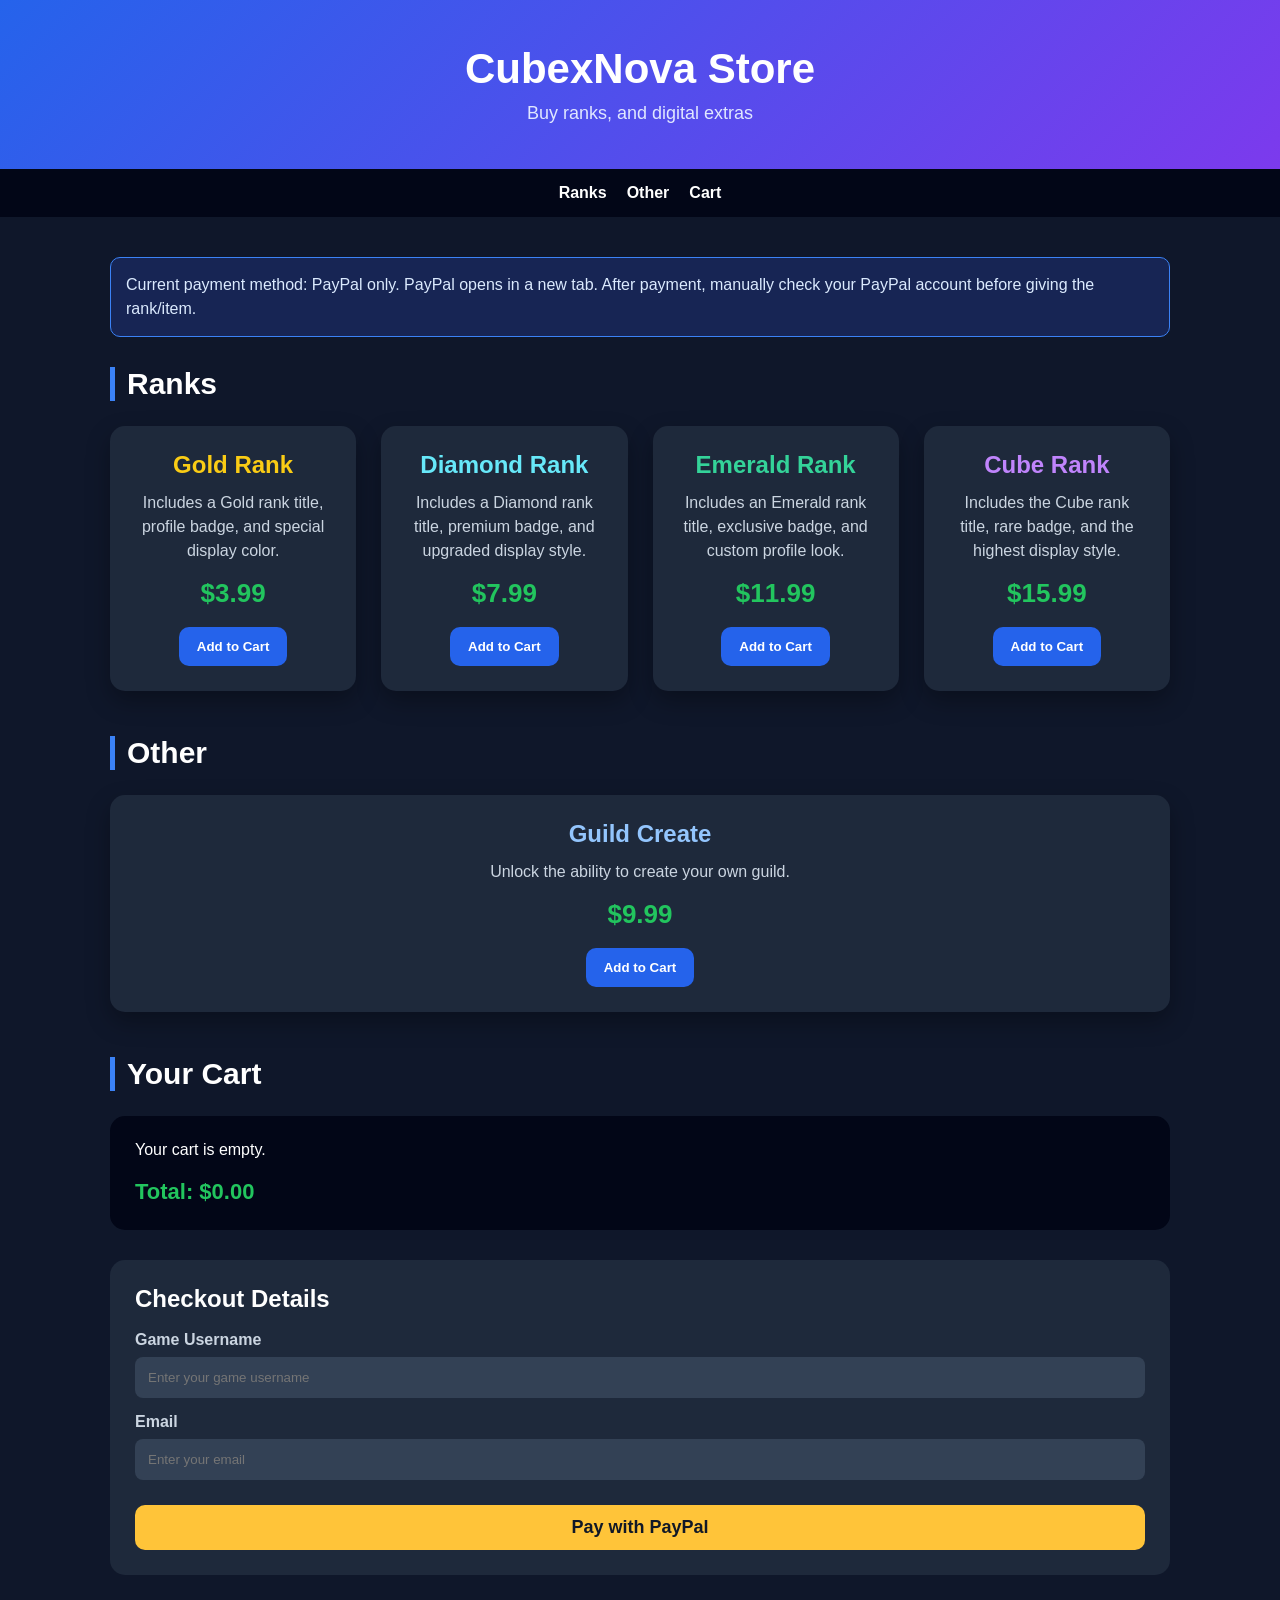
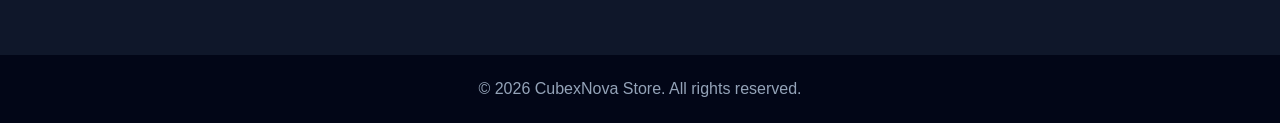
==== index.html @ bb6f59cc "Add files via upload" ====
<!DOCTYPE html>
<html lang="en">
<head>
  <meta charset="UTF-8" />
  <meta name="viewport" content="width=device-width, initial-scale=1.0" />
  <title>CubexNova Store</title>

  <style>
    * {
      box-sizing: border-box;
      margin: 0;
      padding: 0;
      font-family: Arial, sans-serif;
    }

    body {
      background: #0f172a;
      color: white;
    }

    header {
      background: linear-gradient(135deg, #2563eb, #7c3aed);
      padding: 45px 20px;
      text-align: center;
    }

    header h1 {
      font-size: 42px;
      margin-bottom: 10px;
    }

    header p {
      color: #e0e7ff;
      font-size: 18px;
    }

    nav {
      background: #020617;
      padding: 15px 20px;
      display: flex;
      justify-content: center;
      gap: 20px;
      position: sticky;
      top: 0;
      z-index: 10;
    }

    nav a {
      color: white;
      text-decoration: none;
      font-weight: bold;
    }

    nav a:hover {
      color: #60a5fa;
    }

    .container {
      max-width: 1100px;
      margin: auto;
      padding: 40px 20px;
    }

    .notice {
      background: #172554;
      border: 1px solid #3b82f6;
      padding: 15px;
      border-radius: 10px;
      margin-bottom: 30px;
      color: #dbeafe;
      line-height: 1.5;
    }

    .section-title {
      font-size: 30px;
      margin-bottom: 25px;
      border-left: 5px solid #3b82f6;
      padding-left: 12px;
    }

    .products {
      display: grid;
      grid-template-columns: repeat(auto-fit, minmax(240px, 1fr));
      gap: 25px;
      margin-bottom: 45px;
    }

    .card {
      background: #1e293b;
      border-radius: 15px;
      padding: 25px;
      text-align: center;
      box-shadow: 0 10px 25px rgba(0,0,0,0.3);
      transition: 0.2s;
    }

    .card:hover {
      transform: translateY(-5px);
      background: #273449;
    }

    .card h3 {
      font-size: 24px;
      margin-bottom: 12px;
      color: #93c5fd;
    }

    .card p {
      color: #cbd5e1;
      margin-bottom: 15px;
      line-height: 1.5;
    }

    .gold h3 {
      color: #facc15;
    }

    .diamond h3 {
      color: #67e8f9;
    }

    .emerald h3 {
      color: #34d399;
    }

    .cube h3 {
      color: #c084fc;
    }

    .price {
      font-size: 26px;
      font-weight: bold;
      color: #22c55e;
      margin-bottom: 18px;
    }

    button {
      background: #2563eb;
      color: white;
      border: none;
      padding: 12px 18px;
      border-radius: 10px;
      cursor: pointer;
      font-weight: bold;
      transition: 0.2s;
    }

    button:hover {
      background: #1d4ed8;
    }

    .cart {
      background: #020617;
      border-radius: 15px;
      padding: 25px;
      margin-top: 20px;
    }

    .cart-item {
      display: flex;
      justify-content: space-between;
      align-items: center;
      border-bottom: 1px solid #334155;
      padding: 12px 0;
      gap: 10px;
    }

    .cart-total {
      font-size: 22px;
      font-weight: bold;
      margin-top: 20px;
      color: #22c55e;
    }

    .remove {
      background: #ef4444;
      padding: 7px 10px;
      border-radius: 7px;
    }

    .remove:hover {
      background: #dc2626;
    }

    .checkout-box {
      margin-top: 30px;
      background: #1e293b;
      padding: 25px;
      border-radius: 15px;
    }

    input {
      width: 100%;
      padding: 13px;
      border-radius: 8px;
      border: none;
      margin: 8px 0 15px;
      background: #334155;
      color: white;
      outline: none;
    }

    label {
      color: #cbd5e1;
      font-weight: bold;
    }

    .pay-paypal {
      width: 100%;
      background: #ffc439;
      color: #111827;
      font-size: 18px;
      margin-top: 10px;
    }

    .pay-paypal:hover {
      background: #fbbf24;
    }

    footer {
      text-align: center;
      padding: 25px;
      background: #020617;
      color: #94a3b8;
      margin-top: 40px;
    }
  </style>
</head>

<body>

  <header>
    <h1>CubexNova Store</h1>
    <p>Buy ranks, and digital extras</p>
  </header>

  <nav>
    <a href="#ranks">Ranks</a>
    <a href="#other">Other</a>
    <a href="#cart">Cart</a>
  </nav>

  <div class="container">

    <div class="notice">
      Current payment method: PayPal only. PayPal opens in a new tab.
      After payment, manually check your PayPal account before giving the rank/item.
    </div>

    <section id="ranks">
      <h2 class="section-title">Ranks</h2>

      <div class="products">
        <div class="card gold">
          <h3>Gold Rank</h3>
          <p>Includes a Gold rank title, profile badge, and special display color.</p>
          <div class="price">$3.99</div>
          <button onclick="addToCart('Gold Rank', 3.99)">Add to Cart</button>
        </div>

        <div class="card diamond">
          <h3>Diamond Rank</h3>
          <p>Includes a Diamond rank title, premium badge, and upgraded display style.</p>
          <div class="price">$7.99</div>
          <button onclick="addToCart('Diamond Rank', 7.99)">Add to Cart</button>
        </div>

        <div class="card emerald">
          <h3>Emerald Rank</h3>
          <p>Includes an Emerald rank title, exclusive badge, and custom profile look.</p>
          <div class="price">$11.99</div>
          <button onclick="addToCart('Emerald Rank', 11.99)">Add to Cart</button>
        </div>

        <div class="card cube">
          <h3>Cube Rank</h3>
          <p>Includes the Cube rank title, rare badge, and the highest display style.</p>
          <div class="price">$15.99</div>
          <button onclick="addToCart('Cube Rank', 15.99)">Add to Cart</button>
        </div>
      </div>
    </section>

    <section id="other">
      <h2 class="section-title">Other</h2>

      <div class="products">
        <div class="card">
          <h3>Guild Create</h3>
          <p>Unlock the ability to create your own guild.</p>
          <div class="price">$9.99</div>
          <button onclick="addToCart('Guild Create', 9.99)">Add to Cart</button>
        </div>
      </div>
    </section>

    <section id="cart">
      <h2 class="section-title">Your Cart</h2>

      <div class="cart">
        <div id="cartItems"></div>
        <div class="cart-total">Total: $<span id="cartTotal">0.00</span></div>
      </div>

      <div class="checkout-box">
        <h2>Checkout Details</h2>
        <br>

        <label>Game Username</label>
        <input type="text" id="username" placeholder="Enter your game username">

        <label>Email</label>
        <input type="email" id="email" placeholder="Enter your email">

        <button class="pay-paypal" onclick="checkoutPayPal()">
          Pay with PayPal
        </button>
      </div>
    </section>

  </div>

  <footer>
    © 2026 CubexNova Store. All rights reserved.
  </footer>

  <script>
    let cart = [];

    const PAYPAL_BASE_LINK = "https://www.paypal.com/paypalme/MohammedAlshboul689";

    function addToCart(name, price) {
      cart.push({ name, price });
      updateCart();
    }

    function removeFromCart(index) {
      cart.splice(index, 1);
      updateCart();
    }

    function updateCart() {
      const cartItems = document.getElementById("cartItems");
      const cartTotal = document.getElementById("cartTotal");

      cartItems.innerHTML = "";

      let total = 0;

      if (cart.length === 0) {
        cartItems.innerHTML = "<p>Your cart is empty.</p>";
      }

      cart.forEach((item, index) => {
        total += item.price;

        cartItems.innerHTML += `
          <div class="cart-item">
            <span>${item.name} - $${item.price.toFixed(2)}</span>
            <button class="remove" onclick="removeFromCart(${index})">Remove</button>
          </div>
        `;
      });

      cartTotal.textContent = total.toFixed(2);
    }

    function validateCheckout() {
      const username = document.getElementById("username").value.trim();
      const email = document.getElementById("email").value.trim();

      if (cart.length === 0) {
        alert("Your cart is empty.");
        return false;
      }

      if (!username || !email) {
        alert("Please enter your game username and email.");
        return false;
      }

      return true;
    }

    function getOrderSummary() {
      const username = document.getElementById("username").value.trim();
      const email = document.getElementById("email").value.trim();
      const total = cart.reduce((sum, item) => sum + item.price, 0);
      const products = cart.map(item => item.name).join(", ");

      return {
        username,
        email,
        total: total.toFixed(2),
        products
      };
    }

    function checkoutPayPal() {
      if (!validateCheckout()) return;

      const order = getOrderSummary();

      const paypalUrl = PAYPAL_BASE_LINK + "/" + order.total;

      /*
        PayPal refuses to load inside some previews/iframes.
        Opening in a new tab fixes the "refused to connect" error.
      */
      window.open(paypalUrl, "_blank", "noopener,noreferrer");

      alert(
        "PayPal opened in a new tab.\n\n" +
        "Username: " + order.username + "\n" +
        "Email: " + order.email + "\n" +
        "Products: " + order.products + "\n" +
        "Total: $" + order.total + "\n\n" +
        "After paying, include your username in the PayPal note if possible."
      );
    }

    updateCart();
  </script>

</body>
</html>
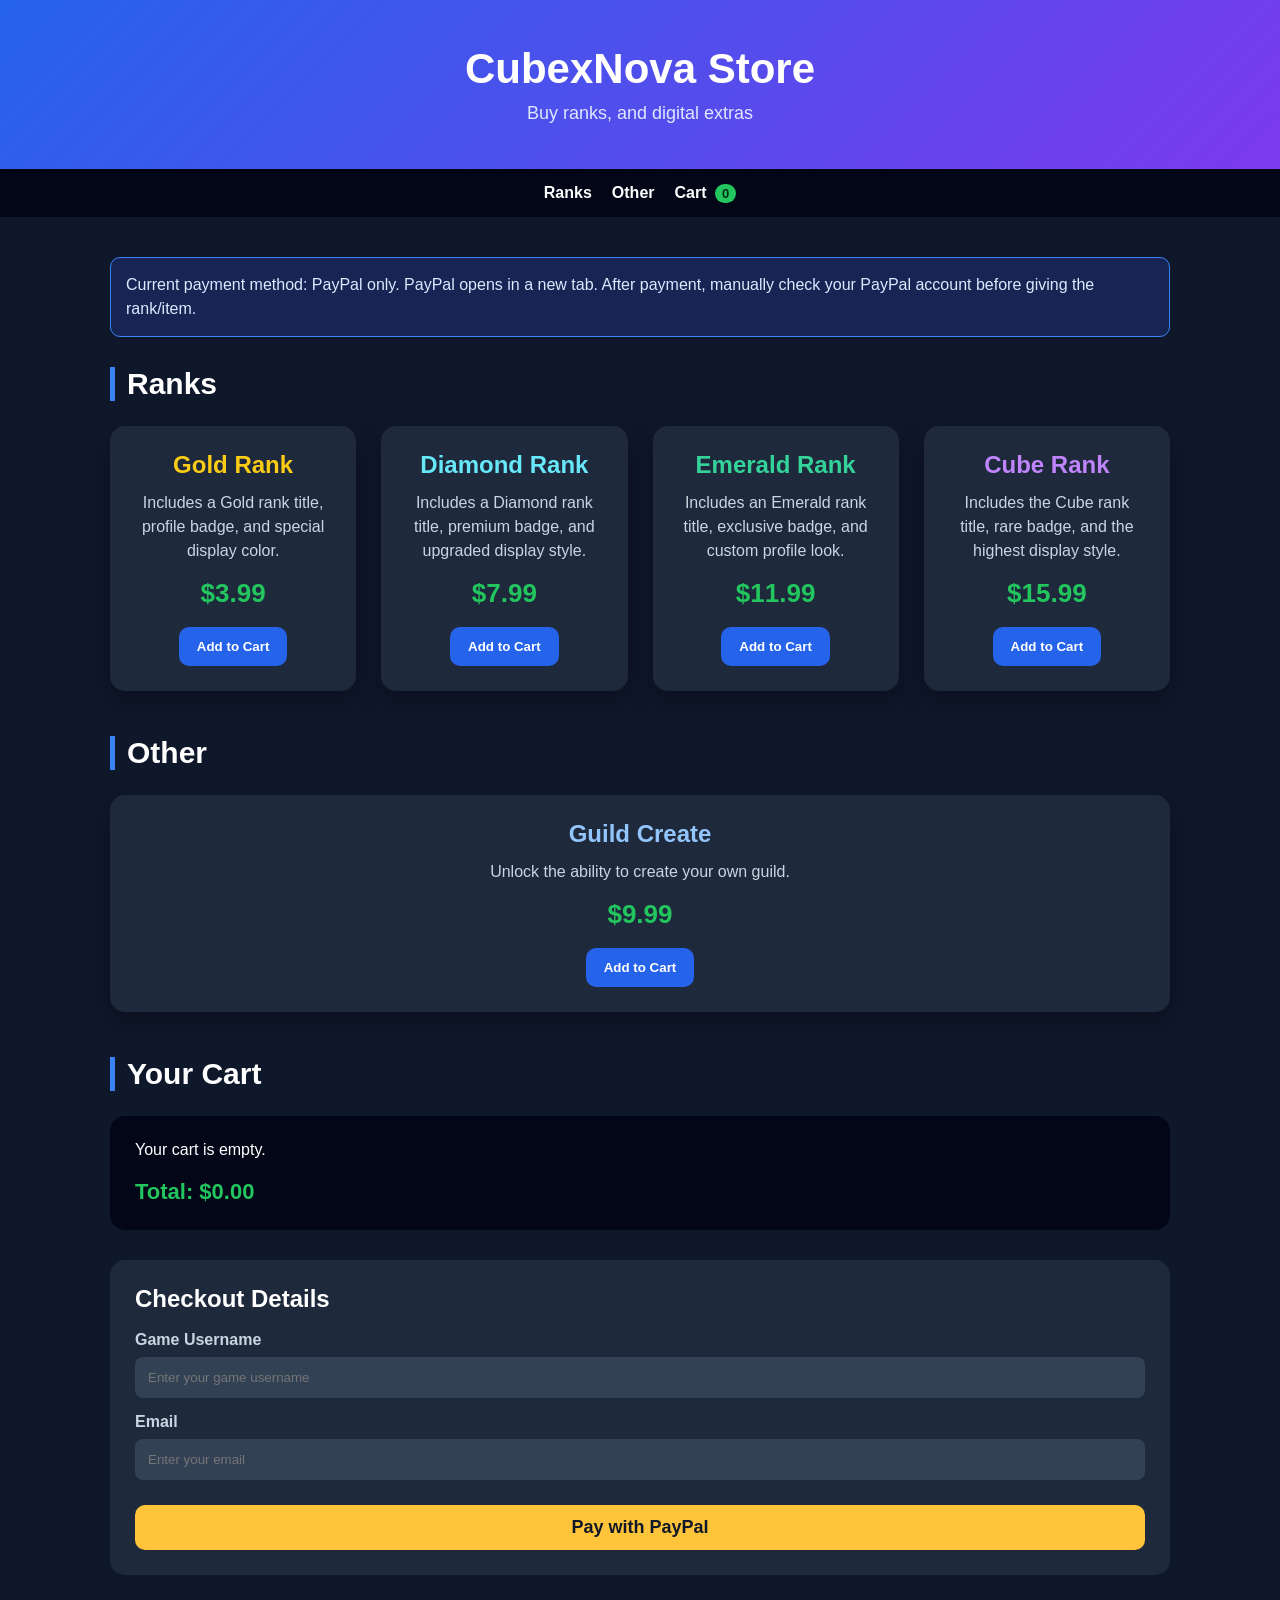
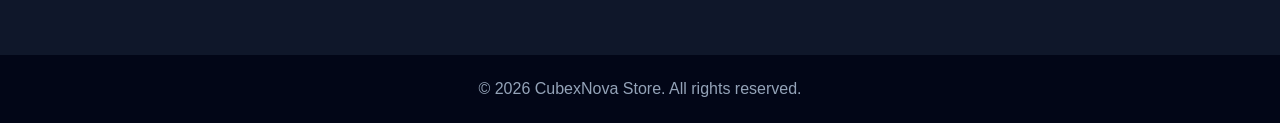
==== commit 85b1911f: "Update index.html" ====
--- a/index.html
+++ b/index.html
@@ -55,6 +55,15 @@
       color: #60a5fa;
     }
 
+    .cart-count {
+      background: #22c55e;
+      color: #052e16;
+      padding: 2px 7px;
+      border-radius: 999px;
+      font-size: 13px;
+      margin-left: 4px;
+    }
+
     .container {
       max-width: 1100px;
       margin: auto;
@@ -149,11 +158,22 @@
       background: #1d4ed8;
     }
 
+    .added-btn {
+      background: #22c55e !important;
+      color: #052e16 !important;
+    }
+
     .cart {
       background: #020617;
       border-radius: 15px;
       padding: 25px;
       margin-top: 20px;
+      transition: 0.3s;
+    }
+
+    .cart.cart-flash {
+      box-shadow: 0 0 25px rgba(34, 197, 94, 0.6);
+      border: 1px solid #22c55e;
     }
 
     .cart-item {
@@ -217,6 +237,28 @@
       background: #fbbf24;
     }
 
+    .toast {
+      position: fixed;
+      top: 85px;
+      right: 20px;
+      background: #22c55e;
+      color: #052e16;
+      padding: 15px 20px;
+      border-radius: 12px;
+      font-weight: bold;
+      box-shadow: 0 10px 25px rgba(0,0,0,0.35);
+      opacity: 0;
+      transform: translateX(120%);
+      transition: 0.3s;
+      z-index: 999;
+      max-width: 300px;
+    }
+
+    .toast.show {
+      opacity: 1;
+      transform: translateX(0);
+    }
+
     footer {
       text-align: center;
       padding: 25px;
@@ -224,10 +266,29 @@
       color: #94a3b8;
       margin-top: 40px;
     }
+
+    @media (max-width: 600px) {
+      header h1 {
+        font-size: 32px;
+      }
+
+      nav {
+        gap: 12px;
+        font-size: 14px;
+      }
+
+      .toast {
+        right: 10px;
+        left: 10px;
+        max-width: none;
+      }
+    }
   </style>
 </head>
 
 <body>
+
+  <div class="toast" id="toast">Item added to cart</div>
 
   <header>
     <h1>CubexNova Store</h1>
@@ -237,7 +298,7 @@
   <nav>
     <a href="#ranks">Ranks</a>
     <a href="#other">Other</a>
-    <a href="#cart">Cart</a>
+    <a href="#cart">Cart <span class="cart-count" id="cartCount">0</span></a>
   </nav>
 
   <div class="container">
@@ -255,28 +316,28 @@
           <h3>Gold Rank</h3>
           <p>Includes a Gold rank title, profile badge, and special display color.</p>
           <div class="price">$3.99</div>
-          <button onclick="addToCart('Gold Rank', 3.99)">Add to Cart</button>
+          <button onclick="addToCart('Gold Rank', 3.99, this)">Add to Cart</button>
         </div>
 
         <div class="card diamond">
           <h3>Diamond Rank</h3>
           <p>Includes a Diamond rank title, premium badge, and upgraded display style.</p>
           <div class="price">$7.99</div>
-          <button onclick="addToCart('Diamond Rank', 7.99)">Add to Cart</button>
+          <button onclick="addToCart('Diamond Rank', 7.99, this)">Add to Cart</button>
         </div>
 
         <div class="card emerald">
           <h3>Emerald Rank</h3>
           <p>Includes an Emerald rank title, exclusive badge, and custom profile look.</p>
           <div class="price">$11.99</div>
-          <button onclick="addToCart('Emerald Rank', 11.99)">Add to Cart</button>
+          <button onclick="addToCart('Emerald Rank', 11.99, this)">Add to Cart</button>
         </div>
 
         <div class="card cube">
           <h3>Cube Rank</h3>
           <p>Includes the Cube rank title, rare badge, and the highest display style.</p>
           <div class="price">$15.99</div>
-          <button onclick="addToCart('Cube Rank', 15.99)">Add to Cart</button>
+          <button onclick="addToCart('Cube Rank', 15.99, this)">Add to Cart</button>
         </div>
       </div>
     </section>
@@ -289,7 +350,7 @@
           <h3>Guild Create</h3>
           <p>Unlock the ability to create your own guild.</p>
           <div class="price">$9.99</div>
-          <button onclick="addToCart('Guild Create', 9.99)">Add to Cart</button>
+          <button onclick="addToCart('Guild Create', 9.99, this)">Add to Cart</button>
         </div>
       </div>
     </section>
@@ -297,7 +358,7 @@
     <section id="cart">
       <h2 class="section-title">Your Cart</h2>
 
-      <div class="cart">
+      <div class="cart" id="cartBox">
         <div id="cartItems"></div>
         <div class="cart-total">Total: $<span id="cartTotal">0.00</span></div>
       </div>
@@ -326,26 +387,68 @@
 
   <script>
     let cart = [];
+    let toastTimer;
 
     const PAYPAL_BASE_LINK = "https://www.paypal.com/paypalme/MohammedAlshboul689";
 
-    function addToCart(name, price) {
+    function addToCart(name, price, button) {
       cart.push({ name, price });
       updateCart();
+      showAddedFeedback(name, button);
+    }
+
+    function showAddedFeedback(name, button) {
+      showToast(name + " added to cart");
+
+      if (button) {
+        const originalText = button.textContent;
+        button.textContent = "Added!";
+        button.classList.add("added-btn");
+
+        setTimeout(() => {
+          button.textContent = originalText;
+          button.classList.remove("added-btn");
+        }, 1200);
+      }
+
+      const cartBox = document.getElementById("cartBox");
+      cartBox.classList.add("cart-flash");
+
+      setTimeout(() => {
+        cartBox.classList.remove("cart-flash");
+      }, 800);
+    }
+
+    function showToast(message) {
+      const toast = document.getElementById("toast");
+
+      toast.textContent = message;
+      toast.classList.add("show");
+
+      clearTimeout(toastTimer);
+
+      toastTimer = setTimeout(() => {
+        toast.classList.remove("show");
+      }, 2200);
     }
 
     function removeFromCart(index) {
+      const removedItem = cart[index].name;
       cart.splice(index, 1);
       updateCart();
+      showToast(removedItem + " removed from cart");
     }
 
     function updateCart() {
       const cartItems = document.getElementById("cartItems");
       const cartTotal = document.getElementById("cartTotal");
+      const cartCount = document.getElementById("cartCount");
 
       cartItems.innerHTML = "";
 
       let total = 0;
+
+      cartCount.textContent = cart.length;
 
       if (cart.length === 0) {
         cartItems.innerHTML = "<p>Your cart is empty.</p>";
@@ -400,13 +503,8 @@
       if (!validateCheckout()) return;
 
       const order = getOrderSummary();
-
       const paypalUrl = PAYPAL_BASE_LINK + "/" + order.total;
 
-      /*
-        PayPal refuses to load inside some previews/iframes.
-        Opening in a new tab fixes the "refused to connect" error.
-      */
       window.open(paypalUrl, "_blank", "noopener,noreferrer");
 
       alert(
@@ -423,4 +521,4 @@
   </script>
 
 </body>
-</html>+</html>
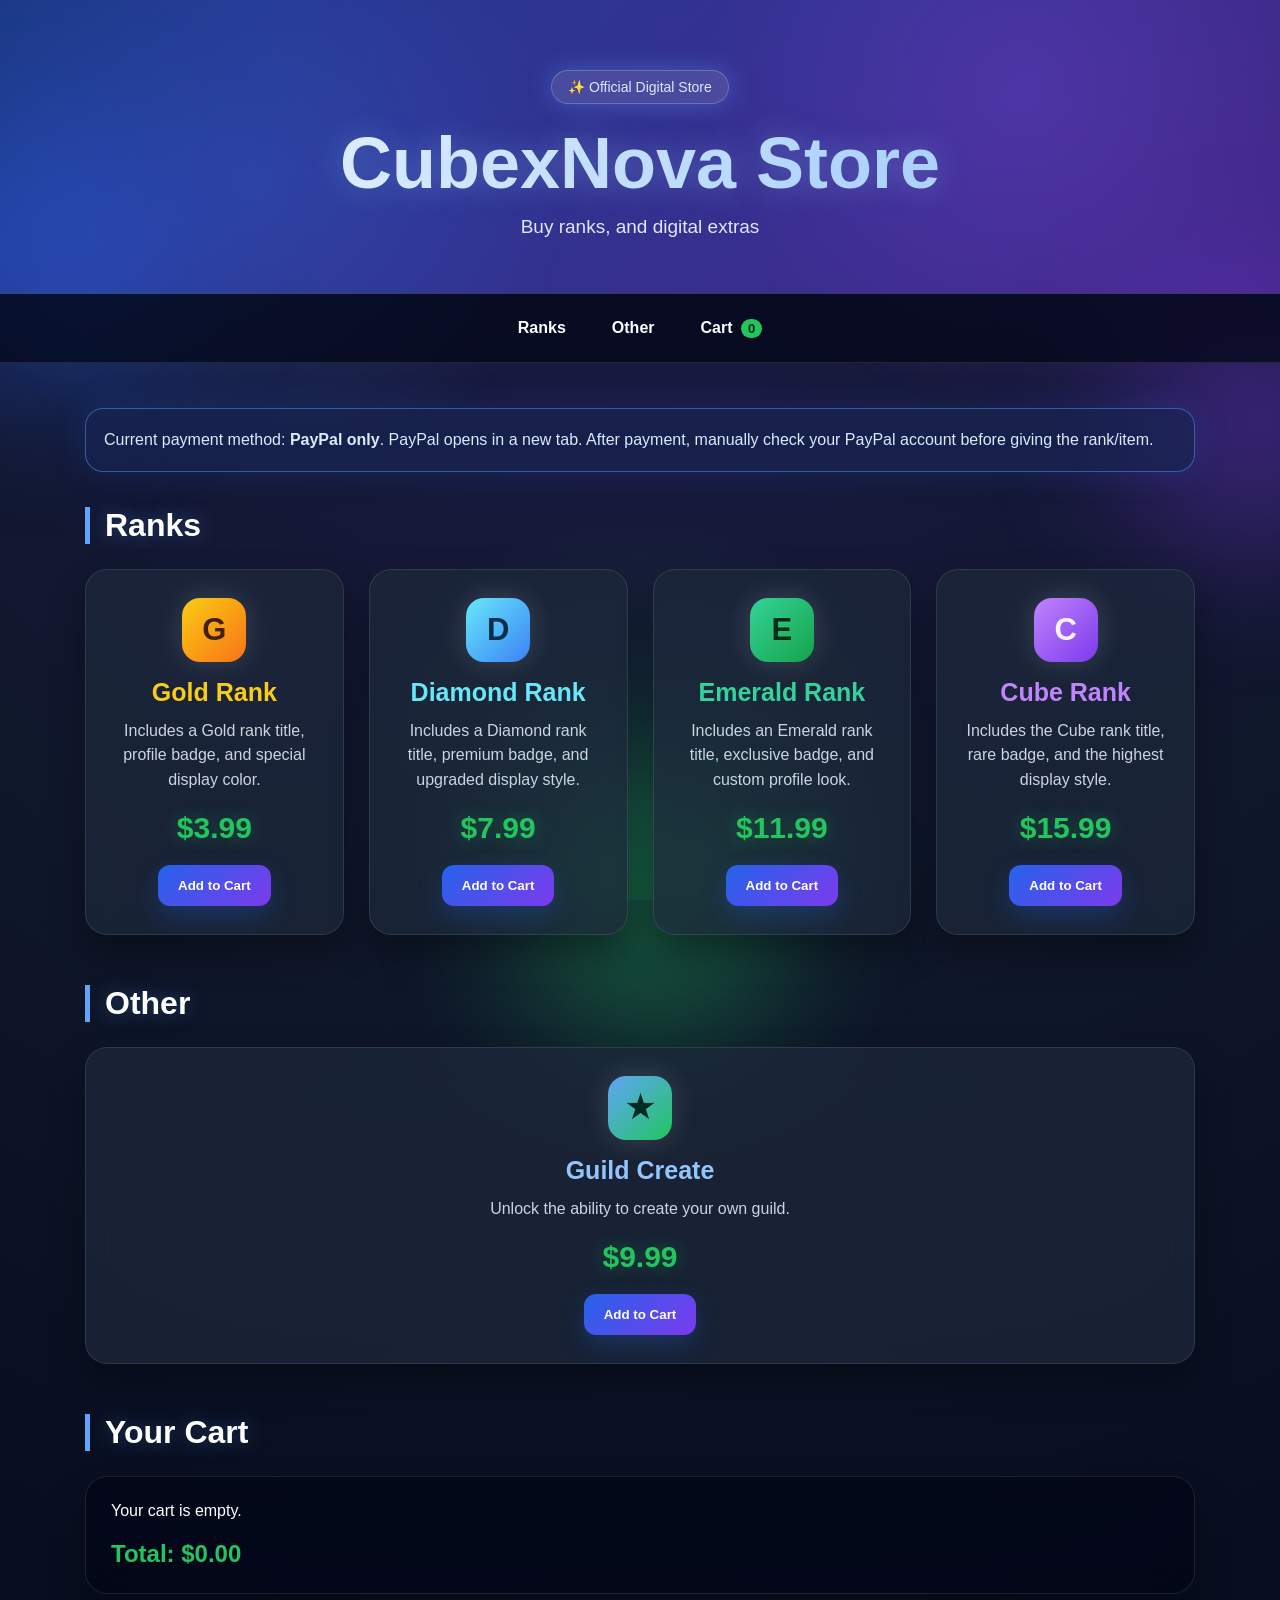
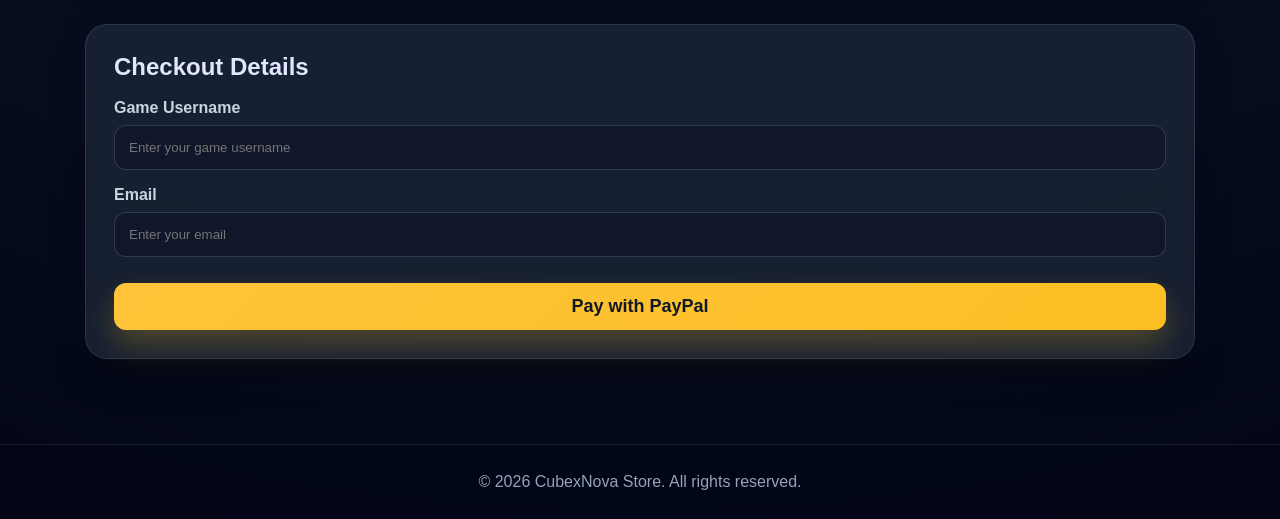
==== commit 4b4172d5: "Update store design Updated styles for various elements, enhanced animations, and improved layout re" ====
--- a/index.html
+++ b/index.html
@@ -10,36 +10,158 @@
       box-sizing: border-box;
       margin: 0;
       padding: 0;
-      font-family: Arial, sans-serif;
+      font-family: Arial, Helvetica, sans-serif;
+    }
+
+    html {
+      scroll-behavior: smooth;
     }
 
     body {
-      background: #0f172a;
+      min-height: 100vh;
+      background: radial-gradient(circle at top, #1e1b4b 0%, #0f172a 45%, #020617 100%);
       color: white;
+      overflow-x: hidden;
+    }
+
+    body::before {
+      content: "";
+      position: fixed;
+      inset: 0;
+      background-image:
+        radial-gradient white 1px, transparent 1px),
+        radial-gradient white 1px, transparent 1px);
+      background-size: 70px 70px, 120px 120px;
+      background-position: 0 0, 35px 35px;
+      opacity: 0.18;
+      animation: starsMove 45s linear infinite;
+      pointer-events: none;
+      z-index: -3;
+    }
+
+    body::after {
+      content: "";
+      position: fixed;
+      inset: 0;
+      background:
+        radial-gradient(circle at 20% 20%, rgba(59, 130, 246, 0.25), transparent 25%),
+        radial-gradient(circle at 80% 10%, rgba(168, 85, 247, 0.25), transparent 25%),
+        radial-gradient(circle at 50% 90%, rgba(34, 197, 94, 0.15), transparent 30%);
+      pointer-events: none;
+      z-index: -2;
+    }
+
+    @keyframes starsMove {
+      from {
+        background-position: 0 0, 35px 35px;
+      }
+      to {
+        background-position: 900px 900px, 1200px 1200px;
+      }
+    }
+
+    .glow-orb {
+      position: fixed;
+      width: 280px;
+      height: 280px;
+      border-radius: 50%;
+      filter: blur(70px);
+      opacity: 0.35;
+      z-index: -1;
+      animation: floatOrb 8s ease-in-out infinite alternate;
+    }
+
+    .orb-1 {
+      background: #2563eb;
+      top: 120px;
+      left: -100px;
+    }
+
+    .orb-2 {
+      background: #7c3aed;
+      right: -120px;
+      top: 280px;
+      animation-delay: 1.5s;
+    }
+
+    .orb-3 {
+      background: #22c55e;
+      left: 40%;
+      bottom: -150px;
+      animation-delay: 3s;
+    }
+
+    @keyframes floatOrb {
+      from {
+        transform: translateY(0) scale(1);
+      }
+      to {
+        transform: translateY(-50px) scale(1.15);
+      }
     }
 
     header {
-      background: linear-gradient(135deg, #2563eb, #7c3aed);
-      padding: 45px 20px;
+      position: relative;
+      padding: 70px 20px 55px;
       text-align: center;
+      overflow: hidden;
+      border-bottom: 1px solid rgba(255,255,255,0.12);
+    }
+
+    header::before {
+      content: "";
+      position: absolute;
+      inset: 0;
+      background: linear-gradient(135deg, rgba(37, 99, 235, 0.45), rgba(124, 58, 237, 0.45));
+      z-index: -1;
+    }
+
+    .logo-badge {
+      display: inline-block;
+      background: rgba(255,255,255,0.12);
+      border: 1px solid rgba(255,255,255,0.2);
+      padding: 8px 16px;
+      border-radius: 999px;
+      color: #dbeafe;
+      font-size: 14px;
+      margin-bottom: 18px;
+      backdrop-filter: blur(12px);
+      box-shadow: 0 0 25px rgba(96, 165, 250, 0.35);
     }
 
     header h1 {
-      font-size: 42px;
-      margin-bottom: 10px;
+      font-size: clamp(38px, 6vw, 72px);
+      margin-bottom: 12px;
+      background: linear-gradient(90deg, #ffffff, #93c5fd, #c084fc, #ffffff);
+      background-size: 300%;
+      -webkit-background-clip: text;
+      -webkit-text-fill-color: transparent;
+      animation: titleShine 5s linear infinite;
+      text-shadow: 0 0 30px rgba(147, 197, 253, 0.35);
+    }
+
+    @keyframes titleShine {
+      from {
+        background-position: 0%;
+      }
+      to {
+        background-position: 300%;
+      }
     }
 
     header p {
       color: #e0e7ff;
-      font-size: 18px;
+      font-size: 19px;
     }
 
     nav {
-      background: #020617;
+      background: rgba(2, 6, 23, 0.72);
+      backdrop-filter: blur(18px);
+      border-bottom: 1px solid rgba(255,255,255,0.1);
       padding: 15px 20px;
       display: flex;
       justify-content: center;
-      gap: 20px;
+      gap: 18px;
       position: sticky;
       top: 0;
       z-index: 10;
@@ -49,10 +171,16 @@
       color: white;
       text-decoration: none;
       font-weight: bold;
+      padding: 10px 14px;
+      border-radius: 999px;
+      transition: 0.45s ease;
     }
 
     nav a:hover {
-      color: #60a5fa;
+      color: #bfdbfe;
+      background: rgba(59, 130, 246, 0.18);
+      box-shadow: 0 0 20px rgba(59, 130, 246, 0.3);
+      transform: translateY(-2px) scale(1.04);
     }
 
     .cart-count {
@@ -65,114 +193,218 @@
     }
 
     .container {
-      max-width: 1100px;
+      max-width: 1150px;
       margin: auto;
-      padding: 40px 20px;
+      padding: 45px 20px;
     }
 
     .notice {
-      background: #172554;
-      border: 1px solid #3b82f6;
-      padding: 15px;
-      border-radius: 10px;
-      margin-bottom: 30px;
+      background: rgba(23, 37, 84, 0.65);
+      border: 1px solid rgba(96, 165, 250, 0.45);
+      box-shadow: 0 0 35px rgba(37, 99, 235, 0.18);
+      padding: 18px;
+      border-radius: 18px;
+      margin-bottom: 35px;
       color: #dbeafe;
-      line-height: 1.5;
+      line-height: 1.6;
+      backdrop-filter: blur(14px);
     }
 
     .section-title {
-      font-size: 30px;
+      font-size: 32px;
       margin-bottom: 25px;
-      border-left: 5px solid #3b82f6;
-      padding-left: 12px;
+      padding-left: 15px;
+      border-left: 5px solid #60a5fa;
+      text-shadow: 0 0 20px rgba(96, 165, 250, 0.35);
     }
 
     .products {
       display: grid;
-      grid-template-columns: repeat(auto-fit, minmax(240px, 1fr));
+      grid-template-columns: repeat(auto-fit, minmax(245px, 1fr));
       gap: 25px;
-      margin-bottom: 45px;
+      margin-bottom: 50px;
     }
 
     .card {
-      background: #1e293b;
-      border-radius: 15px;
-      padding: 25px;
+      position: relative;
+      overflow: hidden;
+      background: rgba(30, 41, 59, 0.72);
+      border: 1px solid rgba(255,255,255,0.1);
+      border-radius: 22px;
+      padding: 28px;
       text-align: center;
-      box-shadow: 0 10px 25px rgba(0,0,0,0.3);
-      transition: 0.2s;
+      box-shadow: 0 18px 35px rgba(0,0,0,0.35);
+      transition: 0.5s ease;
+      backdrop-filter: blur(16px);
+    }
+
+    .card::before {
+      content: "";
+      position: absolute;
+      inset: -2px;
+      background: linear-gradient(120deg, transparent, rgba(255,255,255,0.22), transparent);
+      transform: translateX(-120%);
+      transition: 0.8s ease;
+    }
+
+    .card:hover::before {
+      transform: translateX(120%);
     }
 
     .card:hover {
-      transform: translateY(-5px);
-      background: #273449;
+      transform: translateY(-9px) scale(1.015);
+      border-color: rgba(147, 197, 253, 0.45);
+      box-shadow: 0 20px 45px rgba(59, 130, 246, 0.22);
+    }
+
+    .rank-icon {
+      width: 64px;
+      height: 64px;
+      margin: 0 auto 16px;
+      border-radius: 18px;
+      display: grid;
+      place-items: center;
+      font-size: 31px;
+      font-weight: bold;
+      box-shadow: 0 0 28px rgba(255,255,255,0.15);
+      animation: floatIcon 2.8s ease-in-out infinite;
+    }
+
+    @keyframes floatIcon {
+      0%, 100% {
+        transform: translateY(0);
+      }
+      50% {
+        transform: translateY(-7px);
+      }
+    }
+
+    .gold .rank-icon {
+      background: linear-gradient(135deg, #facc15, #f97316);
+      color: #422006;
+    }
+
+    .diamond .rank-icon {
+      background: linear-gradient(135deg, #67e8f9, #3b82f6);
+      color: #082f49;
+    }
+
+    .emerald .rank-icon {
+      background: linear-gradient(135deg, #34d399, #16a34a);
+      color: #052e16;
+    }
+
+    .cube .rank-icon {
+      background: linear-gradient(135deg, #c084fc, #7c3aed);
+      color: #faf5ff;
+    }
+
+    .other-icon {
+      background: linear-gradient(135deg, #60a5fa, #22c55e);
+      color: #022c22;
     }
 
     .card h3 {
-      font-size: 24px;
+      font-size: 25px;
       margin-bottom: 12px;
       color: #93c5fd;
     }
 
+    .gold h3 {
+      color: #facc15;
+    }
+
+    .diamond h3 {
+      color: #67e8f9;
+    }
+
+    .emerald h3 {
+      color: #34d399;
+    }
+
+    .cube h3 {
+      color: #c084fc;
+    }
+
     .card p {
       color: #cbd5e1;
-      margin-bottom: 15px;
-      line-height: 1.5;
-    }
-
-    .gold h3 {
-      color: #facc15;
-    }
-
-    .diamond h3 {
-      color: #67e8f9;
-    }
-
-    .emerald h3 {
-      color: #34d399;
-    }
-
-    .cube h3 {
-      color: #c084fc;
+      margin-bottom: 18px;
+      line-height: 1.55;
     }
 
     .price {
-      font-size: 26px;
+      font-size: 30px;
       font-weight: bold;
       color: #22c55e;
-      margin-bottom: 18px;
+      margin-bottom: 20px;
+      text-shadow: 0 0 18px rgba(34, 197, 94, 0.35);
     }
 
     button {
-      background: #2563eb;
+      position: relative;
+      overflow: hidden;
+      background: linear-gradient(135deg, #2563eb, #7c3aed);
       color: white;
       border: none;
-      padding: 12px 18px;
-      border-radius: 10px;
+      padding: 13px 20px;
+      border-radius: 12px;
       cursor: pointer;
       font-weight: bold;
-      transition: 0.2s;
+
+      /* Slower smooth pop out and pop in animation */
+      transition:
+        transform 0.65s cubic-bezier(0.22, 1, 0.36, 1),
+        box-shadow 0.65s ease,
+        background 0.65s ease,
+        color 0.65s ease;
+
+      box-shadow: 0 10px 25px rgba(37, 99, 235, 0.25);
+    }
+
+    button::after {
+      content: "";
+      position: absolute;
+      top: 0;
+      left: -80%;
+      width: 55%;
+      height: 100%;
+      background: linear-gradient(90deg, transparent, rgba(255,255,255,0.45), transparent);
+      transform: skewX(-20deg);
+      transition: 0.75s ease;
+    }
+
+    button:hover::after {
+      left: 125%;
     }
 
     button:hover {
-      background: #1d4ed8;
+      transform: translateY(-7px) scale(1.07);
+      box-shadow: 0 20px 42px rgba(96, 165, 250, 0.45);
+    }
+
+    button:active {
+      transform: scale(0.97);
+      transition: transform 0.15s ease;
     }
 
     .added-btn {
-      background: #22c55e !important;
+      background: linear-gradient(135deg, #22c55e, #86efac) !important;
       color: #052e16 !important;
     }
 
     .cart {
-      background: #020617;
-      border-radius: 15px;
+      background: rgba(2, 6, 23, 0.72);
+      border: 1px solid rgba(255,255,255,0.1);
+      border-radius: 22px;
       padding: 25px;
       margin-top: 20px;
       transition: 0.3s;
+      backdrop-filter: blur(16px);
+      box-shadow: 0 18px 35px rgba(0,0,0,0.28);
     }
 
     .cart.cart-flash {
-      box-shadow: 0 0 25px rgba(34, 197, 94, 0.6);
+      box-shadow: 0 0 35px rgba(34, 197, 94, 0.65);
       border: 1px solid #22c55e;
     }
 
@@ -180,44 +412,62 @@
       display: flex;
       justify-content: space-between;
       align-items: center;
-      border-bottom: 1px solid #334155;
-      padding: 12px 0;
+      border-bottom: 1px solid rgba(148, 163, 184, 0.25);
+      padding: 13px 0;
       gap: 10px;
     }
 
+    .cart-item span {
+      color: #e5e7eb;
+    }
+
     .cart-total {
-      font-size: 22px;
+      font-size: 24px;
       font-weight: bold;
       margin-top: 20px;
       color: #22c55e;
     }
 
     .remove {
-      background: #ef4444;
-      padding: 7px 10px;
-      border-radius: 7px;
+      background: linear-gradient(135deg, #ef4444, #f97316);
+      padding: 8px 11px;
+      border-radius: 9px;
+      box-shadow: none;
     }
 
     .remove:hover {
-      background: #dc2626;
+      background: linear-gradient(135deg, #dc2626, #ea580c);
     }
 
     .checkout-box {
       margin-top: 30px;
-      background: #1e293b;
-      padding: 25px;
-      border-radius: 15px;
+      background: rgba(30, 41, 59, 0.72);
+      border: 1px solid rgba(255,255,255,0.1);
+      padding: 28px;
+      border-radius: 22px;
+      backdrop-filter: blur(16px);
+      box-shadow: 0 18px 35px rgba(0,0,0,0.28);
+    }
+
+    .checkout-box h2 {
+      color: #e0e7ff;
     }
 
     input {
       width: 100%;
-      padding: 13px;
-      border-radius: 8px;
-      border: none;
-      margin: 8px 0 15px;
-      background: #334155;
+      padding: 14px;
+      border-radius: 12px;
+      border: 1px solid rgba(148, 163, 184, 0.25);
+      margin: 8px 0 16px;
+      background: rgba(15, 23, 42, 0.8);
       color: white;
       outline: none;
+      transition: 0.25s;
+    }
+
+    input:focus {
+      border-color: #60a5fa;
+      box-shadow: 0 0 20px rgba(96, 165, 250, 0.22);
     }
 
     label {
@@ -227,54 +477,65 @@
 
     .pay-paypal {
       width: 100%;
-      background: #ffc439;
+      background: linear-gradient(135deg, #ffc439, #fbbf24);
       color: #111827;
       font-size: 18px;
       margin-top: 10px;
+      box-shadow: 0 15px 30px rgba(251, 191, 36, 0.25);
     }
 
     .pay-paypal:hover {
-      background: #fbbf24;
+      box-shadow: 0 22px 44px rgba(251, 191, 36, 0.42);
     }
 
     .toast {
       position: fixed;
-      top: 85px;
+      top: 88px;
       right: 20px;
-      background: #22c55e;
+      background: linear-gradient(135deg, #22c55e, #86efac);
       color: #052e16;
       padding: 15px 20px;
-      border-radius: 12px;
+      border-radius: 14px;
       font-weight: bold;
-      box-shadow: 0 10px 25px rgba(0,0,0,0.35);
+      box-shadow: 0 14px 35px rgba(0,0,0,0.38);
       opacity: 0;
-      transform: translateX(120%);
+      transform: translateX(120%) scale(0.95);
       transition: 0.3s;
       z-index: 999;
-      max-width: 300px;
+      max-width: 320px;
     }
 
     .toast.show {
       opacity: 1;
-      transform: translateX(0);
+      transform: translateX(0) scale(1);
     }
 
     footer {
       text-align: center;
-      padding: 25px;
-      background: #020617;
+      padding: 28px;
+      background: rgba(2, 6, 23, 0.88);
       color: #94a3b8;
       margin-top: 40px;
-    }
-
-    @media (max-width: 600px) {
-      header h1 {
-        font-size: 32px;
+      border-top: 1px solid rgba(255,255,255,0.1);
+    }
+
+    @media (max-width: 650px) {
+      header {
+        padding: 55px 15px 45px;
       }
 
       nav {
-        gap: 12px;
+        gap: 8px;
         font-size: 14px;
+        padding: 12px 10px;
+      }
+
+      nav a {
+        padding: 8px 10px;
+      }
+
+      .container {
+        padding: 35px 15px;
       }
 
       .toast {
@@ -282,15 +543,32 @@
         left: 10px;
         max-width: none;
       }
+
+      .cart-item {
+        flex-direction: column;
+        align-items: flex-start;
+      }
+    }
+
+    @media (prefers-reduced-motion: reduce) {
+      * {
+        animation: none !important;
+        transition: none !important;
+      }
     }
   </style>
 </head>
 
 <body>
 
+  <div class="glow-orb orb-1"></div>
+  <div class="glow-orb orb-2"></div>
+  <div class="glow-orb orb-3"></div>
+
   <div class="toast" id="toast">Item added to cart</div>
 
   <header>
+    <div class="logo-badge">✨ Official Digital Store</div>
     <h1>CubexNova Store</h1>
     <p>Buy ranks, and digital extras</p>
   </header>
@@ -304,7 +582,7 @@
   <div class="container">
 
     <div class="notice">
-      Current payment method: PayPal only. PayPal opens in a new tab.
+      Current payment method: <strong>PayPal only</strong>. PayPal opens in a new tab.
       After payment, manually check your PayPal account before giving the rank/item.
     </div>
 
@@ -313,6 +591,7 @@
 
       <div class="products">
         <div class="card gold">
+          <div class="rank-icon">G</div>
           <h3>Gold Rank</h3>
           <p>Includes a Gold rank title, profile badge, and special display color.</p>
           <div class="price">$3.99</div>
@@ -320,6 +599,7 @@
         </div>
 
         <div class="card diamond">
+          <div class="rank-icon">D</div>
           <h3>Diamond Rank</h3>
           <p>Includes a Diamond rank title, premium badge, and upgraded display style.</p>
           <div class="price">$7.99</div>
@@ -327,6 +607,7 @@
         </div>
 
         <div class="card emerald">
+          <div class="rank-icon">E</div>
           <h3>Emerald Rank</h3>
           <p>Includes an Emerald rank title, exclusive badge, and custom profile look.</p>
           <div class="price">$11.99</div>
@@ -334,6 +615,7 @@
         </div>
 
         <div class="card cube">
+          <div class="rank-icon">C</div>
           <h3>Cube Rank</h3>
           <p>Includes the Cube rank title, rare badge, and the highest display style.</p>
           <div class="price">$15.99</div>
@@ -347,6 +629,7 @@
 
       <div class="products">
         <div class="card">
+          <div class="rank-icon other-icon">★</div>
           <h3>Guild Create</h3>
           <p>Unlock the ability to create your own guild.</p>
           <div class="price">$9.99</div>
@@ -398,7 +681,7 @@
     }
 
     function showAddedFeedback(name, button) {
-      showToast(name + " added to cart");
+      showToast("✅ " + name + " added to cart");
 
       if (button) {
         const originalText = button.textContent;
@@ -429,14 +712,14 @@
 
       toastTimer = setTimeout(() => {
         toast.classList.remove("show");
-      }, 2200);
+      }, 2300);
     }
 
     function removeFromCart(index) {
       const removedItem = cart[index].name;
       cart.splice(index, 1);
       updateCart();
-      showToast(removedItem + " removed from cart");
+      showToast("Removed " + removedItem);
     }
 
     function updateCart() {
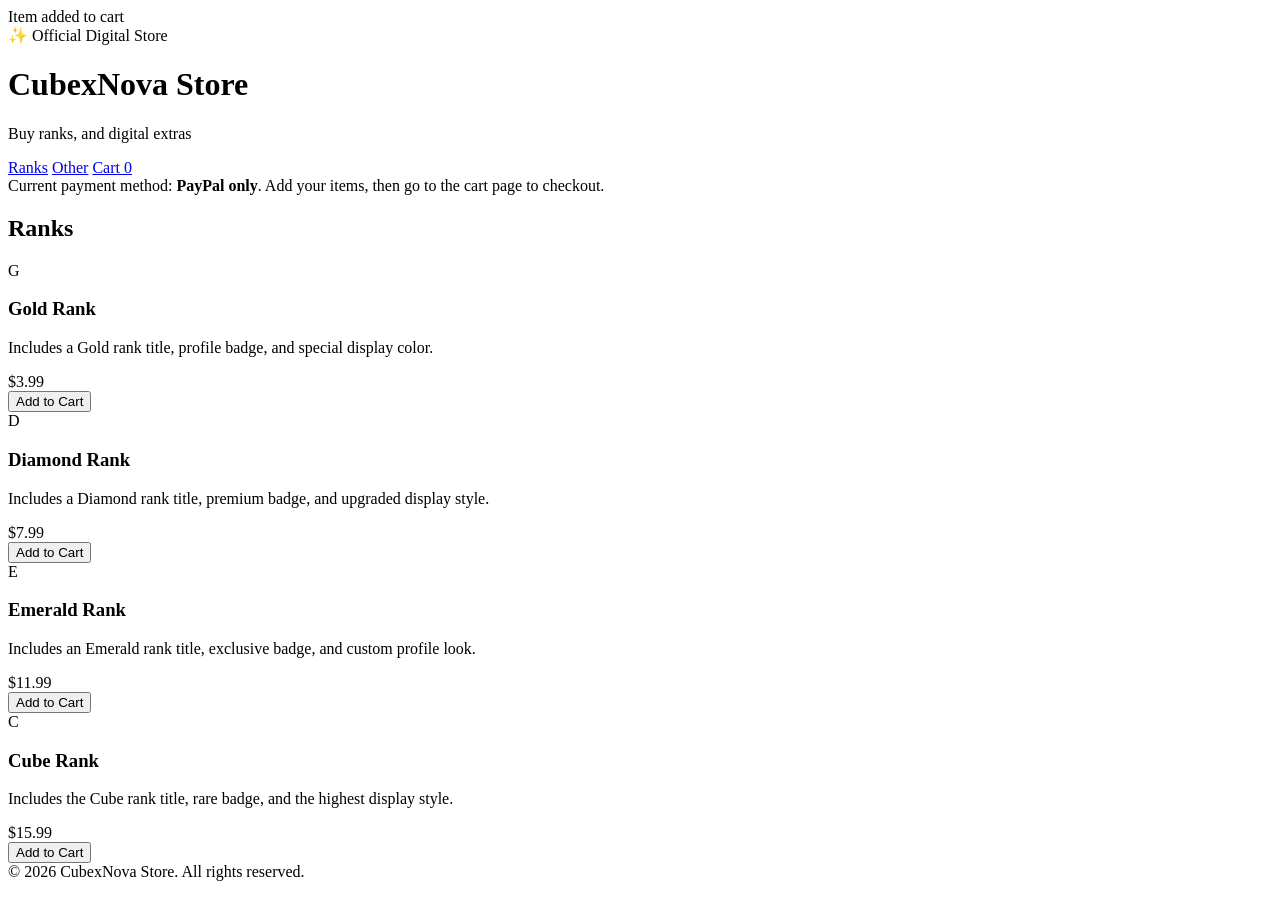
==== commit 691061f1: "Refactor index.html for ranks page Updated the title and navigation links, added a main section for " ====
--- a/index.html
+++ b/index.html
@@ -3,560 +3,8 @@
 <head>
   <meta charset="UTF-8" />
   <meta name="viewport" content="width=device-width, initial-scale=1.0" />
-  <title>CubexNova Store</title>
-
-  <style>
-    * {
-      box-sizing: border-box;
-      margin: 0;
-      padding: 0;
-      font-family: Arial, Helvetica, sans-serif;
-    }
-
-    html {
-      scroll-behavior: smooth;
-    }
-
-    body {
-      min-height: 100vh;
-      background: radial-gradient(circle at top, #1e1b4b 0%, #0f172a 45%, #020617 100%);
-      color: white;
-      overflow-x: hidden;
-    }
-
-    body::before {
-      content: "";
-      position: fixed;
-      inset: 0;
-      background-image:
-        radial-gradient white 1px, transparent 1px),
-        radial-gradient white 1px, transparent 1px);
-      background-size: 70px 70px, 120px 120px;
-      background-position: 0 0, 35px 35px;
-      opacity: 0.18;
-      animation: starsMove 45s linear infinite;
-      pointer-events: none;
-      z-index: -3;
-    }
-
-    body::after {
-      content: "";
-      position: fixed;
-      inset: 0;
-      background:
-        radial-gradient(circle at 20% 20%, rgba(59, 130, 246, 0.25), transparent 25%),
-        radial-gradient(circle at 80% 10%, rgba(168, 85, 247, 0.25), transparent 25%),
-        radial-gradient(circle at 50% 90%, rgba(34, 197, 94, 0.15), transparent 30%);
-      pointer-events: none;
-      z-index: -2;
-    }
-
-    @keyframes starsMove {
-      from {
-        background-position: 0 0, 35px 35px;
-      }
-      to {
-        background-position: 900px 900px, 1200px 1200px;
-      }
-    }
-
-    .glow-orb {
-      position: fixed;
-      width: 280px;
-      height: 280px;
-      border-radius: 50%;
-      filter: blur(70px);
-      opacity: 0.35;
-      z-index: -1;
-      animation: floatOrb 8s ease-in-out infinite alternate;
-    }
-
-    .orb-1 {
-      background: #2563eb;
-      top: 120px;
-      left: -100px;
-    }
-
-    .orb-2 {
-      background: #7c3aed;
-      right: -120px;
-      top: 280px;
-      animation-delay: 1.5s;
-    }
-
-    .orb-3 {
-      background: #22c55e;
-      left: 40%;
-      bottom: -150px;
-      animation-delay: 3s;
-    }
-
-    @keyframes floatOrb {
-      from {
-        transform: translateY(0) scale(1);
-      }
-      to {
-        transform: translateY(-50px) scale(1.15);
-      }
-    }
-
-    header {
-      position: relative;
-      padding: 70px 20px 55px;
-      text-align: center;
-      overflow: hidden;
-      border-bottom: 1px solid rgba(255,255,255,0.12);
-    }
-
-    header::before {
-      content: "";
-      position: absolute;
-      inset: 0;
-      background: linear-gradient(135deg, rgba(37, 99, 235, 0.45), rgba(124, 58, 237, 0.45));
-      z-index: -1;
-    }
-
-    .logo-badge {
-      display: inline-block;
-      background: rgba(255,255,255,0.12);
-      border: 1px solid rgba(255,255,255,0.2);
-      padding: 8px 16px;
-      border-radius: 999px;
-      color: #dbeafe;
-      font-size: 14px;
-      margin-bottom: 18px;
-      backdrop-filter: blur(12px);
-      box-shadow: 0 0 25px rgba(96, 165, 250, 0.35);
-    }
-
-    header h1 {
-      font-size: clamp(38px, 6vw, 72px);
-      margin-bottom: 12px;
-      background: linear-gradient(90deg, #ffffff, #93c5fd, #c084fc, #ffffff);
-      background-size: 300%;
-      -webkit-background-clip: text;
-      -webkit-text-fill-color: transparent;
-      animation: titleShine 5s linear infinite;
-      text-shadow: 0 0 30px rgba(147, 197, 253, 0.35);
-    }
-
-    @keyframes titleShine {
-      from {
-        background-position: 0%;
-      }
-      to {
-        background-position: 300%;
-      }
-    }
-
-    header p {
-      color: #e0e7ff;
-      font-size: 19px;
-    }
-
-    nav {
-      background: rgba(2, 6, 23, 0.72);
-      backdrop-filter: blur(18px);
-      border-bottom: 1px solid rgba(255,255,255,0.1);
-      padding: 15px 20px;
-      display: flex;
-      justify-content: center;
-      gap: 18px;
-      position: sticky;
-      top: 0;
-      z-index: 10;
-    }
-
-    nav a {
-      color: white;
-      text-decoration: none;
-      font-weight: bold;
-      padding: 10px 14px;
-      border-radius: 999px;
-      transition: 0.45s ease;
-    }
-
-    nav a:hover {
-      color: #bfdbfe;
-      background: rgba(59, 130, 246, 0.18);
-      box-shadow: 0 0 20px rgba(59, 130, 246, 0.3);
-      transform: translateY(-2px) scale(1.04);
-    }
-
-    .cart-count {
-      background: #22c55e;
-      color: #052e16;
-      padding: 2px 7px;
-      border-radius: 999px;
-      font-size: 13px;
-      margin-left: 4px;
-    }
-
-    .container {
-      max-width: 1150px;
-      margin: auto;
-      padding: 45px 20px;
-    }
-
-    .notice {
-      background: rgba(23, 37, 84, 0.65);
-      border: 1px solid rgba(96, 165, 250, 0.45);
-      box-shadow: 0 0 35px rgba(37, 99, 235, 0.18);
-      padding: 18px;
-      border-radius: 18px;
-      margin-bottom: 35px;
-      color: #dbeafe;
-      line-height: 1.6;
-      backdrop-filter: blur(14px);
-    }
-
-    .section-title {
-      font-size: 32px;
-      margin-bottom: 25px;
-      padding-left: 15px;
-      border-left: 5px solid #60a5fa;
-      text-shadow: 0 0 20px rgba(96, 165, 250, 0.35);
-    }
-
-    .products {
-      display: grid;
-      grid-template-columns: repeat(auto-fit, minmax(245px, 1fr));
-      gap: 25px;
-      margin-bottom: 50px;
-    }
-
-    .card {
-      position: relative;
-      overflow: hidden;
-      background: rgba(30, 41, 59, 0.72);
-      border: 1px solid rgba(255,255,255,0.1);
-      border-radius: 22px;
-      padding: 28px;
-      text-align: center;
-      box-shadow: 0 18px 35px rgba(0,0,0,0.35);
-      transition: 0.5s ease;
-      backdrop-filter: blur(16px);
-    }
-
-    .card::before {
-      content: "";
-      position: absolute;
-      inset: -2px;
-      background: linear-gradient(120deg, transparent, rgba(255,255,255,0.22), transparent);
-      transform: translateX(-120%);
-      transition: 0.8s ease;
-    }
-
-    .card:hover::before {
-      transform: translateX(120%);
-    }
-
-    .card:hover {
-      transform: translateY(-9px) scale(1.015);
-      border-color: rgba(147, 197, 253, 0.45);
-      box-shadow: 0 20px 45px rgba(59, 130, 246, 0.22);
-    }
-
-    .rank-icon {
-      width: 64px;
-      height: 64px;
-      margin: 0 auto 16px;
-      border-radius: 18px;
-      display: grid;
-      place-items: center;
-      font-size: 31px;
-      font-weight: bold;
-      box-shadow: 0 0 28px rgba(255,255,255,0.15);
-      animation: floatIcon 2.8s ease-in-out infinite;
-    }
-
-    @keyframes floatIcon {
-      0%, 100% {
-        transform: translateY(0);
-      }
-      50% {
-        transform: translateY(-7px);
-      }
-    }
-
-    .gold .rank-icon {
-      background: linear-gradient(135deg, #facc15, #f97316);
-      color: #422006;
-    }
-
-    .diamond .rank-icon {
-      background: linear-gradient(135deg, #67e8f9, #3b82f6);
-      color: #082f49;
-    }
-
-    .emerald .rank-icon {
-      background: linear-gradient(135deg, #34d399, #16a34a);
-      color: #052e16;
-    }
-
-    .cube .rank-icon {
-      background: linear-gradient(135deg, #c084fc, #7c3aed);
-      color: #faf5ff;
-    }
-
-    .other-icon {
-      background: linear-gradient(135deg, #60a5fa, #22c55e);
-      color: #022c22;
-    }
-
-    .card h3 {
-      font-size: 25px;
-      margin-bottom: 12px;
-      color: #93c5fd;
-    }
-
-    .gold h3 {
-      color: #facc15;
-    }
-
-    .diamond h3 {
-      color: #67e8f9;
-    }
-
-    .emerald h3 {
-      color: #34d399;
-    }
-
-    .cube h3 {
-      color: #c084fc;
-    }
-
-    .card p {
-      color: #cbd5e1;
-      margin-bottom: 18px;
-      line-height: 1.55;
-    }
-
-    .price {
-      font-size: 30px;
-      font-weight: bold;
-      color: #22c55e;
-      margin-bottom: 20px;
-      text-shadow: 0 0 18px rgba(34, 197, 94, 0.35);
-    }
-
-    button {
-      position: relative;
-      overflow: hidden;
-      background: linear-gradient(135deg, #2563eb, #7c3aed);
-      color: white;
-      border: none;
-      padding: 13px 20px;
-      border-radius: 12px;
-      cursor: pointer;
-      font-weight: bold;
-
-      /* Slower smooth pop out and pop in animation */
-      transition:
-        transform 0.65s cubic-bezier(0.22, 1, 0.36, 1),
-        box-shadow 0.65s ease,
-        background 0.65s ease,
-        color 0.65s ease;
-
-      box-shadow: 0 10px 25px rgba(37, 99, 235, 0.25);
-    }
-
-    button::after {
-      content: "";
-      position: absolute;
-      top: 0;
-      left: -80%;
-      width: 55%;
-      height: 100%;
-      background: linear-gradient(90deg, transparent, rgba(255,255,255,0.45), transparent);
-      transform: skewX(-20deg);
-      transition: 0.75s ease;
-    }
-
-    button:hover::after {
-      left: 125%;
-    }
-
-    button:hover {
-      transform: translateY(-7px) scale(1.07);
-      box-shadow: 0 20px 42px rgba(96, 165, 250, 0.45);
-    }
-
-    button:active {
-      transform: scale(0.97);
-      transition: transform 0.15s ease;
-    }
-
-    .added-btn {
-      background: linear-gradient(135deg, #22c55e, #86efac) !important;
-      color: #052e16 !important;
-    }
-
-    .cart {
-      background: rgba(2, 6, 23, 0.72);
-      border: 1px solid rgba(255,255,255,0.1);
-      border-radius: 22px;
-      padding: 25px;
-      margin-top: 20px;
-      transition: 0.3s;
-      backdrop-filter: blur(16px);
-      box-shadow: 0 18px 35px rgba(0,0,0,0.28);
-    }
-
-    .cart.cart-flash {
-      box-shadow: 0 0 35px rgba(34, 197, 94, 0.65);
-      border: 1px solid #22c55e;
-    }
-
-    .cart-item {
-      display: flex;
-      justify-content: space-between;
-      align-items: center;
-      border-bottom: 1px solid rgba(148, 163, 184, 0.25);
-      padding: 13px 0;
-      gap: 10px;
-    }
-
-    .cart-item span {
-      color: #e5e7eb;
-    }
-
-    .cart-total {
-      font-size: 24px;
-      font-weight: bold;
-      margin-top: 20px;
-      color: #22c55e;
-    }
-
-    .remove {
-      background: linear-gradient(135deg, #ef4444, #f97316);
-      padding: 8px 11px;
-      border-radius: 9px;
-      box-shadow: none;
-    }
-
-    .remove:hover {
-      background: linear-gradient(135deg, #dc2626, #ea580c);
-    }
-
-    .checkout-box {
-      margin-top: 30px;
-      background: rgba(30, 41, 59, 0.72);
-      border: 1px solid rgba(255,255,255,0.1);
-      padding: 28px;
-      border-radius: 22px;
-      backdrop-filter: blur(16px);
-      box-shadow: 0 18px 35px rgba(0,0,0,0.28);
-    }
-
-    .checkout-box h2 {
-      color: #e0e7ff;
-    }
-
-    input {
-      width: 100%;
-      padding: 14px;
-      border-radius: 12px;
-      border: 1px solid rgba(148, 163, 184, 0.25);
-      margin: 8px 0 16px;
-      background: rgba(15, 23, 42, 0.8);
-      color: white;
-      outline: none;
-      transition: 0.25s;
-    }
-
-    input:focus {
-      border-color: #60a5fa;
-      box-shadow: 0 0 20px rgba(96, 165, 250, 0.22);
-    }
-
-    label {
-      color: #cbd5e1;
-      font-weight: bold;
-    }
-
-    .pay-paypal {
-      width: 100%;
-      background: linear-gradient(135deg, #ffc439, #fbbf24);
-      color: #111827;
-      font-size: 18px;
-      margin-top: 10px;
-      box-shadow: 0 15px 30px rgba(251, 191, 36, 0.25);
-    }
-
-    .pay-paypal:hover {
-      box-shadow: 0 22px 44px rgba(251, 191, 36, 0.42);
-    }
-
-    .toast {
-      position: fixed;
-      top: 88px;
-      right: 20px;
-      background: linear-gradient(135deg, #22c55e, #86efac);
-      color: #052e16;
-      padding: 15px 20px;
-      border-radius: 14px;
-      font-weight: bold;
-      box-shadow: 0 14px 35px rgba(0,0,0,0.38);
-      opacity: 0;
-      transform: translateX(120%) scale(0.95);
-      transition: 0.3s;
-      z-index: 999;
-      max-width: 320px;
-    }
-
-    .toast.show {
-      opacity: 1;
-      transform: translateX(0) scale(1);
-    }
-
-    footer {
-      text-align: center;
-      padding: 28px;
-      background: rgba(2, 6, 23, 0.88);
-      color: #94a3b8;
-      margin-top: 40px;
-      border-top: 1px solid rgba(255,255,255,0.1);
-    }
-
-    @media (max-width: 650px) {
-      header {
-        padding: 55px 15px 45px;
-      }
-
-      nav {
-        gap: 8px;
-        font-size: 14px;
-        padding: 12px 10px;
-      }
-
-      nav a {
-        padding: 8px 10px;
-      }
-
-      .container {
-        padding: 35px 15px;
-      }
-
-      .toast {
-        right: 10px;
-        left: 10px;
-        max-width: none;
-      }
-
-      .cart-item {
-        flex-direction: column;
-        align-items: flex-start;
-      }
-    }
-
-    @media (prefers-reduced-motion: reduce) {
-      * {
-        animation: none !important;
-        transition: none !important;
-      }
-    }
-  </style>
+  <title>CubexNova Store - Ranks</title>
+  <link rel="stylesheet" href="style.css">
 </head>
 
 <body>
@@ -574,19 +22,18 @@
   </header>
 
   <nav>
-    <a href="#ranks">Ranks</a>
-    <a href="#other">Other</a>
-    <a href="#cart">Cart <span class="cart-count" id="cartCount">0</span></a>
+    <a href="index.html" class="active">Ranks</a>
+    <a href="other.html">Other</a>
+    <a href="cart.html">Cart <span class="cart-count" id="cartCount">0</span></a>
   </nav>
 
-  <div class="container">
+  <main class="container">
 
     <div class="notice">
-      Current payment method: <strong>PayPal only</strong>. PayPal opens in a new tab.
-      After payment, manually check your PayPal account before giving the rank/item.
+      Current payment method: <strong>PayPal only</strong>. Add your items, then go to the cart page to checkout.
     </div>
 
-    <section id="ranks">
+    <section>
       <h2 class="section-title">Ranks</h2>
 
       <div class="products">
@@ -624,184 +71,12 @@
       </div>
     </section>
 
-    <section id="other">
-      <h2 class="section-title">Other</h2>
-
-      <div class="products">
-        <div class="card">
-          <div class="rank-icon other-icon">★</div>
-          <h3>Guild Create</h3>
-          <p>Unlock the ability to create your own guild.</p>
-          <div class="price">$9.99</div>
-          <button onclick="addToCart('Guild Create', 9.99, this)">Add to Cart</button>
-        </div>
-      </div>
-    </section>
-
-    <section id="cart">
-      <h2 class="section-title">Your Cart</h2>
-
-      <div class="cart" id="cartBox">
-        <div id="cartItems"></div>
-        <div class="cart-total">Total: $<span id="cartTotal">0.00</span></div>
-      </div>
-
-      <div class="checkout-box">
-        <h2>Checkout Details</h2>
-        <br>
-
-        <label>Game Username</label>
-        <input type="text" id="username" placeholder="Enter your game username">
-
-        <label>Email</label>
-        <input type="email" id="email" placeholder="Enter your email">
-
-        <button class="pay-paypal" onclick="checkoutPayPal()">
-          Pay with PayPal
-        </button>
-      </div>
-    </section>
-
-  </div>
+  </main>
 
   <footer>
     © 2026 CubexNova Store. All rights reserved.
   </footer>
 
-  <script>
-    let cart = [];
-    let toastTimer;
-
-    const PAYPAL_BASE_LINK = "https://www.paypal.com/paypalme/MohammedAlshboul689";
-
-    function addToCart(name, price, button) {
-      cart.push({ name, price });
-      updateCart();
-      showAddedFeedback(name, button);
-    }
-
-    function showAddedFeedback(name, button) {
-      showToast("✅ " + name + " added to cart");
-
-      if (button) {
-        const originalText = button.textContent;
-        button.textContent = "Added!";
-        button.classList.add("added-btn");
-
-        setTimeout(() => {
-          button.textContent = originalText;
-          button.classList.remove("added-btn");
-        }, 1200);
-      }
-
-      const cartBox = document.getElementById("cartBox");
-      cartBox.classList.add("cart-flash");
-
-      setTimeout(() => {
-        cartBox.classList.remove("cart-flash");
-      }, 800);
-    }
-
-    function showToast(message) {
-      const toast = document.getElementById("toast");
-
-      toast.textContent = message;
-      toast.classList.add("show");
-
-      clearTimeout(toastTimer);
-
-      toastTimer = setTimeout(() => {
-        toast.classList.remove("show");
-      }, 2300);
-    }
-
-    function removeFromCart(index) {
-      const removedItem = cart[index].name;
-      cart.splice(index, 1);
-      updateCart();
-      showToast("Removed " + removedItem);
-    }
-
-    function updateCart() {
-      const cartItems = document.getElementById("cartItems");
-      const cartTotal = document.getElementById("cartTotal");
-      const cartCount = document.getElementById("cartCount");
-
-      cartItems.innerHTML = "";
-
-      let total = 0;
-
-      cartCount.textContent = cart.length;
-
-      if (cart.length === 0) {
-        cartItems.innerHTML = "<p>Your cart is empty.</p>";
-      }
-
-      cart.forEach((item, index) => {
-        total += item.price;
-
-        cartItems.innerHTML += `
-          <div class="cart-item">
-            <span>${item.name} - $${item.price.toFixed(2)}</span>
-            <button class="remove" onclick="removeFromCart(${index})">Remove</button>
-          </div>
-        `;
-      });
-
-      cartTotal.textContent = total.toFixed(2);
-    }
-
-    function validateCheckout() {
-      const username = document.getElementById("username").value.trim();
-      const email = document.getElementById("email").value.trim();
-
-      if (cart.length === 0) {
-        alert("Your cart is empty.");
-        return false;
-      }
-
-      if (!username || !email) {
-        alert("Please enter your game username and email.");
-        return false;
-      }
-
-      return true;
-    }
-
-    function getOrderSummary() {
-      const username = document.getElementById("username").value.trim();
-      const email = document.getElementById("email").value.trim();
-      const total = cart.reduce((sum, item) => sum + item.price, 0);
-      const products = cart.map(item => item.name).join(", ");
-
-      return {
-        username,
-        email,
-        total: total.toFixed(2),
-        products
-      };
-    }
-
-    function checkoutPayPal() {
-      if (!validateCheckout()) return;
-
-      const order = getOrderSummary();
-      const paypalUrl = PAYPAL_BASE_LINK + "/" + order.total;
-
-      window.open(paypalUrl, "_blank", "noopener,noreferrer");
-
-      alert(
-        "PayPal opened in a new tab.\n\n" +
-        "Username: " + order.username + "\n" +
-        "Email: " + order.email + "\n" +
-        "Products: " + order.products + "\n" +
-        "Total: $" + order.total + "\n\n" +
-        "After paying, include your username in the PayPal note if possible."
-      );
-    }
-
-    updateCart();
-  </script>
-
+  <script src="store.js"></script>
 </body>
 </html>
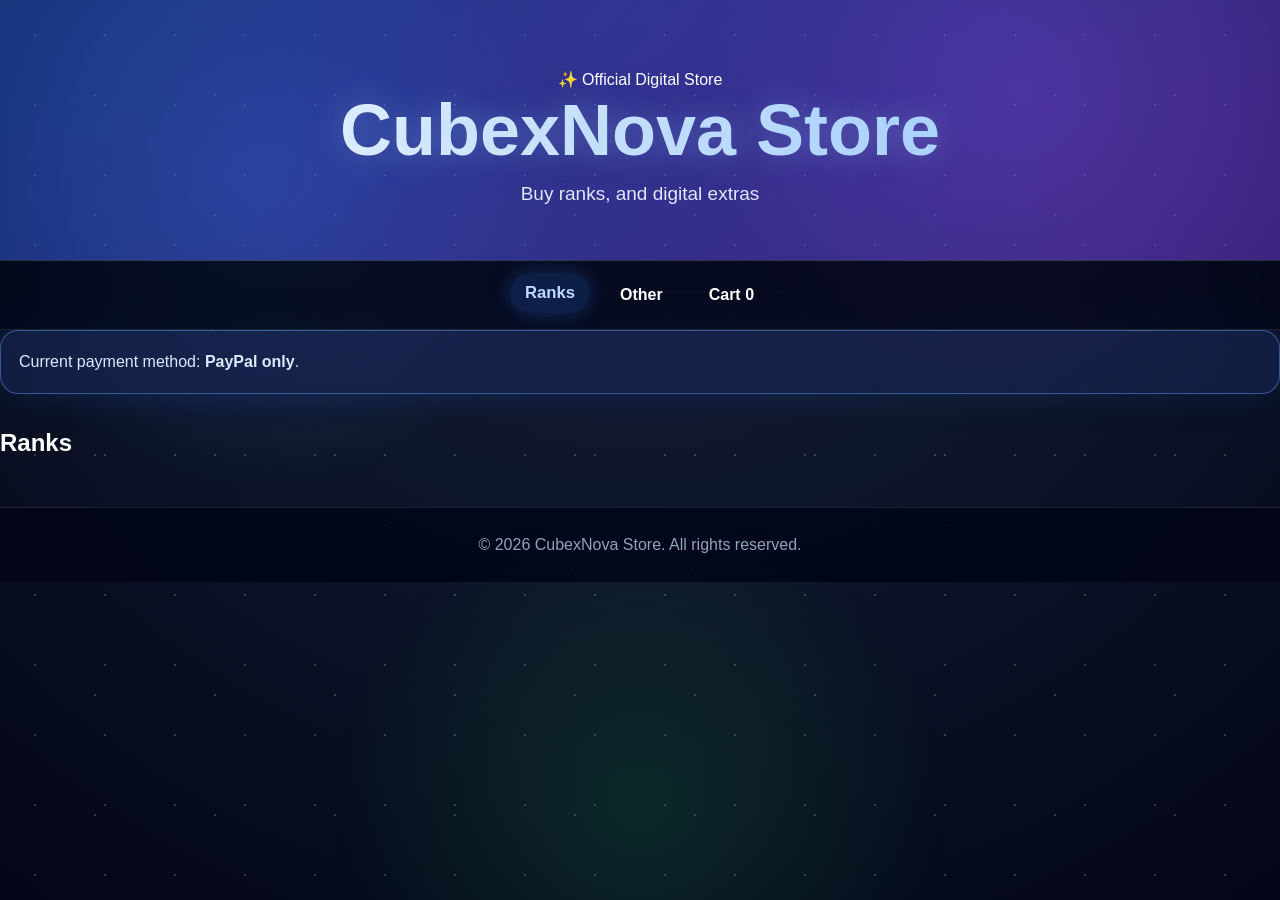
==== commit 479e9244: "Refactor index.html structure and content" ====
--- a/index.html
+++ b/index.html
@@ -1,81 +1,33 @@
 <!DOCTYPE html>
 <html lang="en">
 <head>
-  <meta charset="UTF-8" />
-  <meta name="viewport" content="width=device-width, initial-scale=1.0" />
+  <meta charset="UTF-8">
+  <meta name="viewport" content="width=device-width, initial-scale=1.0">
   <title>CubexNova Store - Ranks</title>
   <link rel="stylesheet" href="style.css">
 </head>
-
 <body>
-
-  <div class="glow-orb orb-1"></div>
-  <div class="glow-orb orb-2"></div>
-  <div class="glow-orb orb-3"></div>
-
-  <div class="toast" id="toast">Item added to cart</div>
+  <div class="toast" id="toast"></div>
 
   <header>
-    <div class="logo-badge">✨ Official Digital Store</div>
+    <div class="badge">✨ Official Digital Store</div>
     <h1>CubexNova Store</h1>
     <p>Buy ranks, and digital extras</p>
   </header>
 
   <nav>
-    <a href="index.html" class="active">Ranks</a>
+    <a class="active" href="index.html">Ranks</a>
     <a href="other.html">Other</a>
-    <a href="cart.html">Cart <span class="cart-count" id="cartCount">0</span></a>
+    <a href="cart.html">Cart <span id="cartCount">0</span></a>
   </nav>
 
-  <main class="container">
-
-    <div class="notice">
-      Current payment method: <strong>PayPal only</strong>. Add your items, then go to the cart page to checkout.
-    </div>
-
-    <section>
-      <h2 class="section-title">Ranks</h2>
-
-      <div class="products">
-        <div class="card gold">
-          <div class="rank-icon">G</div>
-          <h3>Gold Rank</h3>
-          <p>Includes a Gold rank title, profile badge, and special display color.</p>
-          <div class="price">$3.99</div>
-          <button onclick="addToCart('Gold Rank', 3.99, this)">Add to Cart</button>
-        </div>
-
-        <div class="card diamond">
-          <div class="rank-icon">D</div>
-          <h3>Diamond Rank</h3>
-          <p>Includes a Diamond rank title, premium badge, and upgraded display style.</p>
-          <div class="price">$7.99</div>
-          <button onclick="addToCart('Diamond Rank', 7.99, this)">Add to Cart</button>
-        </div>
-
-        <div class="card emerald">
-          <div class="rank-icon">E</div>
-          <h3>Emerald Rank</h3>
-          <p>Includes an Emerald rank title, exclusive badge, and custom profile look.</p>
-          <div class="price">$11.99</div>
-          <button onclick="addToCart('Emerald Rank', 11.99, this)">Add to Cart</button>
-        </div>
-
-        <div class="card cube">
-          <div class="rank-icon">C</div>
-          <h3>Cube Rank</h3>
-          <p>Includes the Cube rank title, rare badge, and the highest display style.</p>
-          <div class="price">$15.99</div>
-          <button onclick="addToCart('Cube Rank', 15.99, this)">Add to Cart</button>
-        </div>
-      </div>
-    </section>
-
+  <main>
+    <div class="notice">Current payment method: <b>PayPal only</b>.</div>
+    <h2>Ranks</h2>
+    <div class="products" id="ranksProducts"></div>
   </main>
 
-  <footer>
-    © 2026 CubexNova Store. All rights reserved.
-  </footer>
+  <footer>© 2026 CubexNova Store. All rights reserved.</footer>
 
   <script src="store.js"></script>
 </body>
--- a/style.css
+++ b/style.css
@@ -0,0 +1,570 @@
+* {
+  box-sizing: border-box;
+  margin: 0;
+  padding: 0;
+  font-family: Arial, Helvetica, sans-serif;
+}
+
+html {
+  scroll-behavior: smooth;
+}
+
+body {
+  min-height: 100vh;
+  background: radial-gradient(circle at top, #1e1b4b 0%, #0f172a 45%, #020617 100%);
+  color: white;
+  overflow-x: hidden;
+}
+
+body::before {
+  content: "";
+  position: fixed;
+  inset: 0;
+  background-image:
+    radial-gradient(white 1px, transparent 1px),
+    radial-gradient(white 1px, transparent 1px);
+  background-size: 70px 70px, 120px 120px;
+  background-position: 0 0, 35px 35px;
+  opacity: 0.18;
+  animation: starsMove 45s linear infinite;
+  pointer-events: none;
+  z-index: -3;
+}
+
+body::after {
+  content: "";
+  position: fixed;
+  inset: 0;
+  background:
+    radial-gradient(circle at 20% 20%, rgba(59, 130, 246, 0.25), transparent 25%),
+    radial-gradient(circle at 80% 10%, rgba(168, 85, 247, 0.25), transparent 25%),
+    radial-gradient(circle at 50% 90%, rgba(34, 197, 94, 0.15), transparent 30%);
+  pointer-events: none;
+  z-index: -2;
+}
+
+@keyframes starsMove {
+  from {
+    background-position: 0 0, 35px 35px;
+  }
+
+  to {
+    background-position: 900px 900px, 1200px 1200px;
+  }
+}
+
+.glow-orb {
+  position: fixed;
+  width: 280px;
+  height: 280px;
+  border-radius: 50%;
+  filter: blur(70px);
+  opacity: 0.35;
+  z-index: -1;
+  animation: floatOrb 8s ease-in-out infinite alternate;
+}
+
+.orb-1 {
+  background: #2563eb;
+  top: 120px;
+  left: -100px;
+}
+
+.orb-2 {
+  background: #7c3aed;
+  right: -120px;
+  top: 280px;
+  animation-delay: 1.5s;
+}
+
+.orb-3 {
+  background: #22c55e;
+  left: 40%;
+  bottom: -150px;
+  animation-delay: 3s;
+}
+
+@keyframes floatOrb {
+  from {
+    transform: translateY(0) scale(1);
+  }
+
+  to {
+    transform: translateY(-50px) scale(1.15);
+  }
+}
+
+header {
+  position: relative;
+  padding: 70px 20px 55px;
+  text-align: center;
+  overflow: hidden;
+  border-bottom: 1px solid rgba(255,255,255,0.12);
+}
+
+header::before {
+  content: "";
+  position: absolute;
+  inset: 0;
+  background: linear-gradient(135deg, rgba(37, 99, 235, 0.45), rgba(124, 58, 237, 0.45));
+  z-index: -1;
+}
+
+.logo-badge {
+  display: inline-block;
+  background: rgba(255,255,255,0.12);
+  border: 1px solid rgba(255,255,255,0.2);
+  padding: 8px 16px;
+  border-radius: 999px;
+  color: #dbeafe;
+  font-size: 14px;
+  margin-bottom: 18px;
+  backdrop-filter: blur(12px);
+  box-shadow: 0 0 25px rgba(96, 165, 250, 0.35);
+}
+
+header h1 {
+  font-size: clamp(38px, 6vw, 72px);
+  margin-bottom: 12px;
+  background: linear-gradient(90deg, #ffffff, #93c5fd, #c084fc, #ffffff);
+  background-size: 300%;
+  -webkit-background-clip: text;
+  -webkit-text-fill-color: transparent;
+  animation: titleShine 5s linear infinite;
+  text-shadow: 0 0 30px rgba(147, 197, 253, 0.35);
+}
+
+@keyframes titleShine {
+  from {
+    background-position: 0%;
+  }
+
+  to {
+    background-position: 300%;
+  }
+}
+
+header p {
+  color: #e0e7ff;
+  font-size: 19px;
+}
+
+nav {
+  background: rgba(2, 6, 23, 0.72);
+  backdrop-filter: blur(18px);
+  border-bottom: 1px solid rgba(255,255,255,0.1);
+  padding: 15px 20px;
+  display: flex;
+  justify-content: center;
+  gap: 18px;
+  position: sticky;
+  top: 0;
+  z-index: 10;
+}
+
+nav a {
+  color: white;
+  text-decoration: none;
+  font-weight: bold;
+  padding: 10px 14px;
+  border-radius: 999px;
+  transition: 0.45s ease;
+}
+
+nav a:hover,
+nav a.active {
+  color: #bfdbfe;
+  background: rgba(59, 130, 246, 0.18);
+  box-shadow: 0 0 20px rgba(59, 130, 246, 0.3);
+  transform: translateY(-2px) scale(1.04);
+}
+
+.cart-count {
+  background: #22c55e;
+  color: #052e16;
+  padding: 2px 7px;
+  border-radius: 999px;
+  font-size: 13px;
+  margin-left: 4px;
+}
+
+.container {
+  max-width: 1150px;
+  margin: auto;
+  padding: 45px 20px;
+}
+
+.notice {
+  background: rgba(23, 37, 84, 0.65);
+  border: 1px solid rgba(96, 165, 250, 0.45);
+  box-shadow: 0 0 35px rgba(37, 99, 235, 0.18);
+  padding: 18px;
+  border-radius: 18px;
+  margin-bottom: 35px;
+  color: #dbeafe;
+  line-height: 1.6;
+  backdrop-filter: blur(14px);
+}
+
+.section-title {
+  font-size: 32px;
+  margin-bottom: 25px;
+  padding-left: 15px;
+  border-left: 5px solid #60a5fa;
+  text-shadow: 0 0 20px rgba(96, 165, 250, 0.35);
+}
+
+.products {
+  display: grid;
+  grid-template-columns: repeat(auto-fit, minmax(245px, 1fr));
+  gap: 25px;
+  margin-bottom: 50px;
+}
+
+.card {
+  position: relative;
+  overflow: hidden;
+  background: rgba(30, 41, 59, 0.72);
+  border: 1px solid rgba(255,255,255,0.1);
+  border-radius: 22px;
+  padding: 28px;
+  text-align: center;
+  box-shadow: 0 18px 35px rgba(0,0,0,0.35);
+  transition: 0.5s ease;
+  backdrop-filter: blur(16px);
+}
+
+.card::before {
+  content: "";
+  position: absolute;
+  inset: -2px;
+  background: linear-gradient(120deg, transparent, rgba(255,255,255,0.22), transparent);
+  transform: translateX(-120%);
+  transition: 0.8s ease;
+}
+
+.card:hover::before {
+  transform: translateX(120%);
+}
+
+.card:hover {
+  transform: translateY(-9px) scale(1.015);
+  border-color: rgba(147, 197, 253, 0.45);
+  box-shadow: 0 20px 45px rgba(59, 130, 246, 0.22);
+}
+
+.rank-icon {
+  width: 64px;
+  height: 64px;
+  margin: 0 auto 16px;
+  border-radius: 18px;
+  display: grid;
+  place-items: center;
+  font-size: 31px;
+  font-weight: bold;
+  box-shadow: 0 0 28px rgba(255,255,255,0.15);
+  animation: floatIcon 2.8s ease-in-out infinite;
+}
+
+@keyframes floatIcon {
+  0%, 100% {
+    transform: translateY(0);
+  }
+
+  50% {
+    transform: translateY(-7px);
+  }
+}
+
+.gold .rank-icon {
+  background: linear-gradient(135deg, #facc15, #f97316);
+  color: #422006;
+}
+
+.diamond .rank-icon {
+  background: linear-gradient(135deg, #67e8f9, #3b82f6);
+  color: #082f49;
+}
+
+.emerald .rank-icon {
+  background: linear-gradient(135deg, #34d399, #16a34a);
+  color: #052e16;
+}
+
+.cube .rank-icon {
+  background: linear-gradient(135deg, #c084fc, #7c3aed);
+  color: #faf5ff;
+}
+
+.other-icon {
+  background: linear-gradient(135deg, #60a5fa, #22c55e);
+  color: #022c22;
+}
+
+.card h3 {
+  font-size: 25px;
+  margin-bottom: 12px;
+  color: #93c5fd;
+}
+
+.gold h3 {
+  color: #facc15;
+}
+
+.diamond h3 {
+  color: #67e8f9;
+}
+
+.emerald h3 {
+  color: #34d399;
+}
+
+.cube h3 {
+  color: #c084fc;
+}
+
+.card p {
+  color: #cbd5e1;
+  margin-bottom: 18px;
+  line-height: 1.55;
+}
+
+.price {
+  font-size: 30px;
+  font-weight: bold;
+  color: #22c55e;
+  margin-bottom: 20px;
+  text-shadow: 0 0 18px rgba(34, 197, 94, 0.35);
+}
+
+button {
+  position: relative;
+  overflow: hidden;
+  background: linear-gradient(135deg, #2563eb, #7c3aed);
+  color: white;
+  border: none;
+  padding: 13px 20px;
+  border-radius: 12px;
+  cursor: pointer;
+  font-weight: bold;
+  transition:
+    transform 0.65s cubic-bezier(0.22, 1, 0.36, 1),
+    box-shadow 0.65s ease,
+    background 0.65s ease,
+    color 0.65s ease;
+  box-shadow: 0 10px 25px rgba(37, 99, 235, 0.25);
+}
+
+button::after {
+  content: "";
+  position: absolute;
+  top: 0;
+  left: -80%;
+  width: 55%;
+  height: 100%;
+  background: linear-gradient(90deg, transparent, rgba(255,255,255,0.45), transparent);
+  transform: skewX(-20deg);
+  transition: 0.75s ease;
+}
+
+button:hover::after {
+  left: 125%;
+}
+
+button:hover {
+  transform: translateY(-7px) scale(1.07);
+  box-shadow: 0 20px 42px rgba(96, 165, 250, 0.45);
+}
+
+button:active {
+  transform: scale(0.97);
+  transition: transform 0.15s ease;
+}
+
+.added-btn {
+  background: linear-gradient(135deg, #22c55e, #86efac) !important;
+  color: #052e16 !important;
+}
+
+.cart {
+  background: rgba(2, 6, 23, 0.72);
+  border: 1px solid rgba(255,255,255,0.1);
+  border-radius: 22px;
+  padding: 25px;
+  margin-top: 20px;
+  transition: 0.3s;
+  backdrop-filter: blur(16px);
+  box-shadow: 0 18px 35px rgba(0,0,0,0.28);
+}
+
+.cart.cart-flash {
+  box-shadow: 0 0 35px rgba(34, 197, 94, 0.65);
+  border: 1px solid #22c55e;
+}
+
+.cart-item {
+  display: flex;
+  justify-content: space-between;
+  align-items: center;
+  border-bottom: 1px solid rgba(148, 163, 184, 0.25);
+  padding: 13px 0;
+  gap: 10px;
+}
+
+.cart-item span {
+  color: #e5e7eb;
+}
+
+.cart-total {
+  font-size: 24px;
+  font-weight: bold;
+  margin-top: 20px;
+  color: #22c55e;
+}
+
+.remove {
+  background: linear-gradient(135deg, #ef4444, #f97316);
+  padding: 8px 11px;
+  border-radius: 9px;
+  box-shadow: none;
+}
+
+.checkout-box {
+  margin-top: 30px;
+  background: rgba(30, 41, 59, 0.72);
+  border: 1px solid rgba(255,255,255,0.1);
+  padding: 28px;
+  border-radius: 22px;
+  backdrop-filter: blur(16px);
+  box-shadow: 0 18px 35px rgba(0,0,0,0.28);
+}
+
+.checkout-box h2 {
+  color: #e0e7ff;
+}
+
+input {
+  width: 100%;
+  padding: 14px;
+  border-radius: 12px;
+  border: 1px solid rgba(148, 163, 184, 0.25);
+  margin: 8px 0 16px;
+  background: rgba(15, 23, 42, 0.8);
+  color: white;
+  outline: none;
+  transition: 0.25s;
+}
+
+input:focus {
+  border-color: #60a5fa;
+  box-shadow: 0 0 20px rgba(96, 165, 250, 0.22);
+}
+
+label {
+  color: #cbd5e1;
+  font-weight: bold;
+}
+
+.pay-paypal {
+  width: 100%;
+  background: linear-gradient(135deg, #ffc439, #fbbf24);
+  color: #111827;
+  font-size: 18px;
+  margin-top: 10px;
+  box-shadow: 0 15px 30px rgba(251, 191, 36, 0.25);
+}
+
+.pay-paypal:hover {
+  box-shadow: 0 22px 44px rgba(251, 191, 36, 0.42);
+}
+
+.toast {
+  position: fixed;
+  top: 88px;
+  right: 20px;
+  background: linear-gradient(135deg, #22c55e, #86efac);
+  color: #052e16;
+  padding: 15px 20px;
+  border-radius: 14px;
+  font-weight: bold;
+  box-shadow: 0 14px 35px rgba(0,0,0,0.38);
+  opacity: 0;
+  transform: translateX(120%) scale(0.95);
+  transition: 0.3s;
+  z-index: 999;
+  max-width: 320px;
+}
+
+.toast.show {
+  opacity: 1;
+  transform: translateX(0) scale(1);
+}
+
+.empty-cart-actions {
+  margin-top: 20px;
+  display: flex;
+  gap: 12px;
+  flex-wrap: wrap;
+}
+
+.empty-cart-actions a {
+  color: white;
+  text-decoration: none;
+  background: rgba(59, 130, 246, 0.2);
+  border: 1px solid rgba(96, 165, 250, 0.35);
+  padding: 10px 14px;
+  border-radius: 12px;
+  transition: 0.3s;
+}
+
+.empty-cart-actions a:hover {
+  background: rgba(59, 130, 246, 0.35);
+  transform: translateY(-2px);
+}
+
+footer {
+  text-align: center;
+  padding: 28px;
+  background: rgba(2, 6, 23, 0.88);
+  color: #94a3b8;
+  margin-top: 40px;
+  border-top: 1px solid rgba(255,255,255,0.1);
+}
+
+@media (max-width: 650px) {
+  header {
+    padding: 55px 15px 45px;
+  }
+
+  nav {
+    gap: 8px;
+    font-size: 14px;
+    padding: 12px 10px;
+  }
+
+  nav a {
+    padding: 8px 10px;
+  }
+
+  .container {
+    padding: 35px 15px;
+  }
+
+  .toast {
+    right: 10px;
+    left: 10px;
+    max-width: none;
+  }
+
+  .cart-item {
+    flex-direction: column;
+    align-items: flex-start;
+  }
+}
+
+@media (prefers-reduced-motion: reduce) {
+  * {
+    animation: none !important;
+    transition: none !important;
+  }
+}
